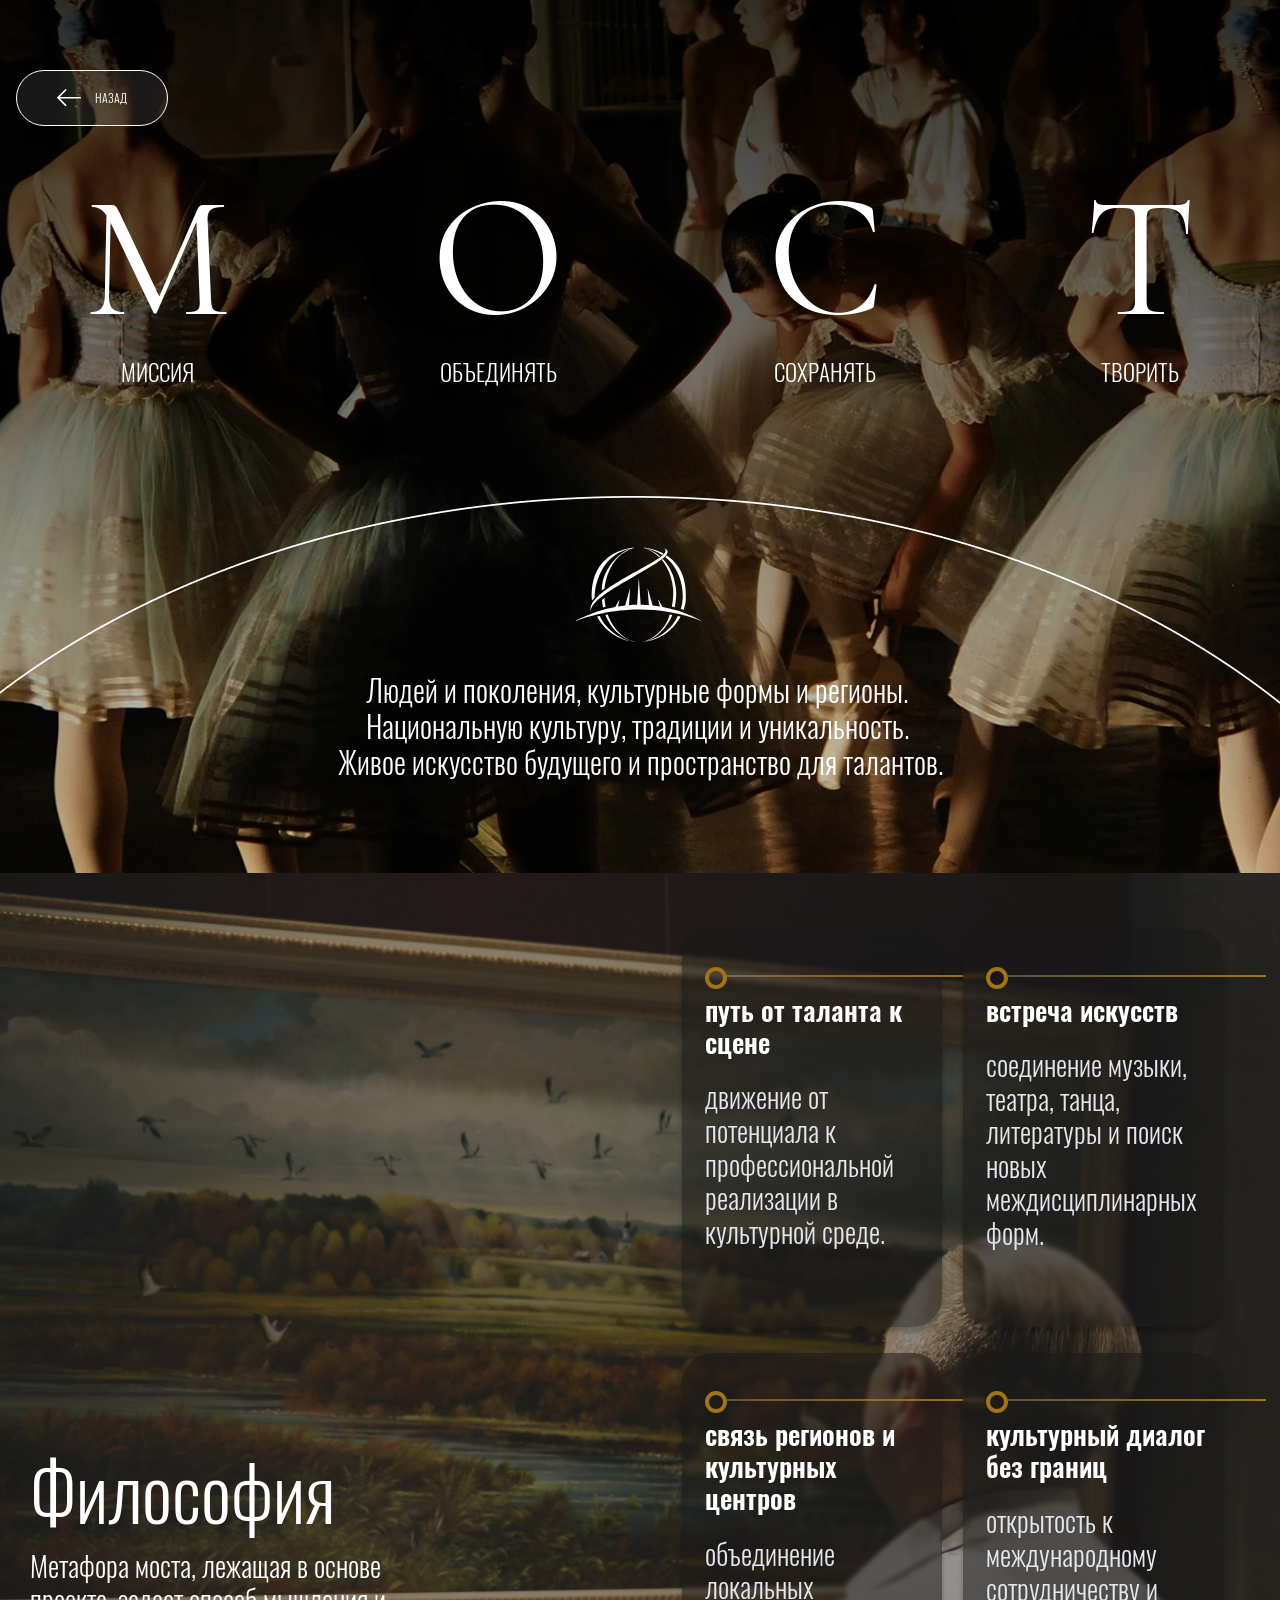
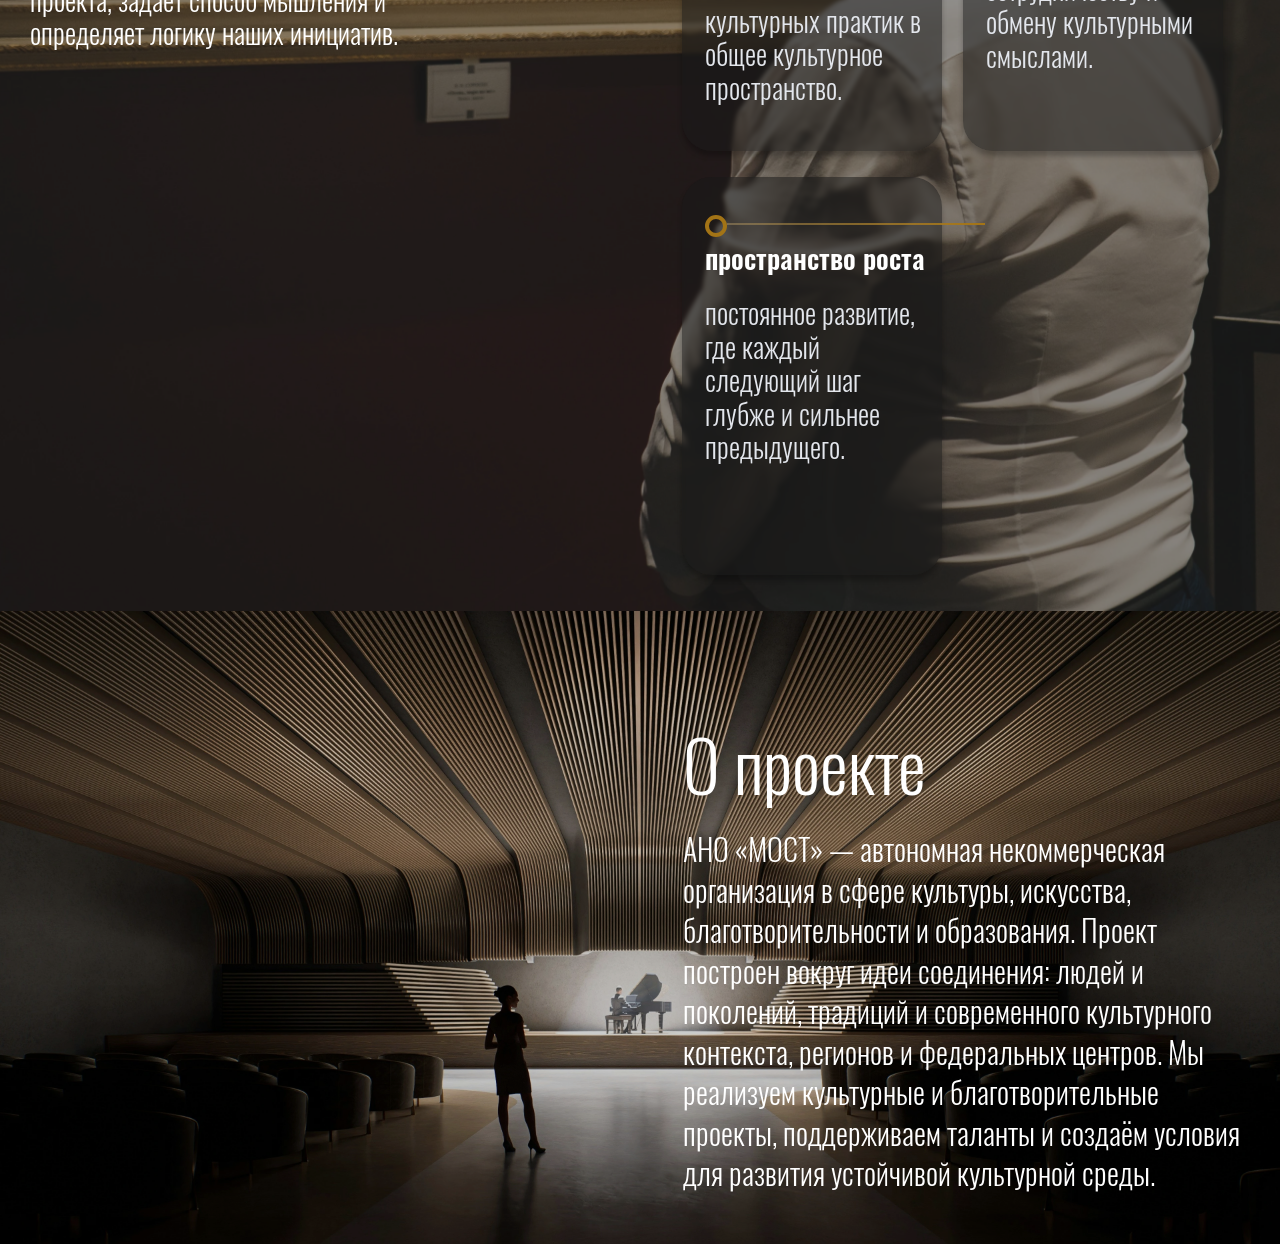
==== about.html @ d6ec420e "цуу" ====
<!DOCTYPE html>
<html lang="ru">
<head>
    <meta charset="UTF-8">
    <meta name="viewport"
          content="width=device-width, user-scalable=no, initial-scale=1.0, maximum-scale=1.0, minimum-scale=1.0">
    <meta http-equiv="X-UA-Compatible" content="ie=edge">
    <meta name="format-detection" content="telephone=no">
    <link rel="stylesheet" href="style.css">
    <link rel="icon" type="image/png" href="/">
    <title></title>
</head>
<body>

<section class="about-us-main" style="background-image: url('./assets/img/about-fon.webp')">
    <div class="container-sm">
        <div class="project-btn">
            <a href="./index.html" class="arrow-href">
                <i class="icon-arrow-prev"></i>
                <span>назад</span>
            </a>
        </div>

        <div class="about-text">
            <div class="about-bar">
                <strong>М</strong>
                <span>Миссия</span>
            </div>
            <div class="about-bar">
                <strong>O</strong>
                <span>Объединять</span>
            </div>
            <div class="about-bar">
                <strong>c</strong>
                <span>Сохранять</span>
            </div>
            <div class="about-bar">
                <strong>t</strong>
                <span>Творить</span>
            </div>
        </div>
    </div>
    <div class="generations-col">
        <img src="./assets/img/logo-gold.svg" alt="logo">
        <h4>Людей и поколения, культурные формы и регионы. Национальную культуру, традиции и уникальность. Живое искусство будущего и пространство для талантов.</h4>
    </div>
</section>

<section class="philosophy-main" style="background-image: url('./assets/img/picture.webp')">
    <div class="container">
        <div class="philosophy-flex">
            <div class="philosophy-title">
                <h2>Философия</h2>
                <p>Метафора моста, лежащая в основе проекта, задает способ мышления и определяет логику наших инициатив.</p>
            </div>
            <div class="philosophy-wrap">
                <div class="philosophy-boxes">
                    <span class="circle-bord"></span>
                    <h4>путь от таланта к сцене</h4>
                    <p>
                        движение от потенциала к профессиональной реализации в культурной среде.
                    </p>
                </div>
                <div class="philosophy-boxes">
                    <span class="circle-bord"></span>
                    <h4>встреча искусств</h4>
                    <p>
                        соединение музыки, театра, танца, литературы и поиск новых междисциплинарных форм.
                    </p>
                </div>
                <div class="philosophy-boxes">
                    <span class="circle-bord"></span>
                    <h4>связь регионов и культурных центров</h4>
                    <p>
                        объединение локальных культурных практик в общее культурное пространство.
                    </p>
                </div>
                <div class="philosophy-boxes">
                    <span class="circle-bord"></span>
                    <h4>культурный диалог без границ</h4>
                    <p>
                        открытость к международному сотрудничеству и обмену культурными смыслами.
                    </p>
                </div>
                <div class="philosophy-boxes">
                    <span class="circle-bord"></span>
                    <h4>пространство роста</h4>
                    <p>
                        постоянное развитие, где каждый следующий шаг глубже и сильнее предыдущего.
                    </p>
                </div>
            </div>
        </div>
    </div>
</section>

<section class="about-project-main" style="background-image: url('./assets/img/project-fon.webp')">
    <div class="container">
        <div class="non-profit-info">
            <h2>О проекте</h2>
            <p>
                АНО «МОСТ» — автономная некоммерческая организация в сфере культуры, искусства, благотворительности и образования.
                Проект построен вокруг идеи соединения: людей и поколений, традиций и современного культурного контекста, регионов и федеральных центров.
                Мы реализуем культурные и благотворительные проекты, поддерживаем таланты и создаём условия для развития устойчивой культурной среды.
            </p>
        </div>
    </div>
</section>




</body>
</html>
---- style.css ----
@import "assets/font/font.css";
@import "assets/css/normalize.css";
@import "assets/css/home.css";
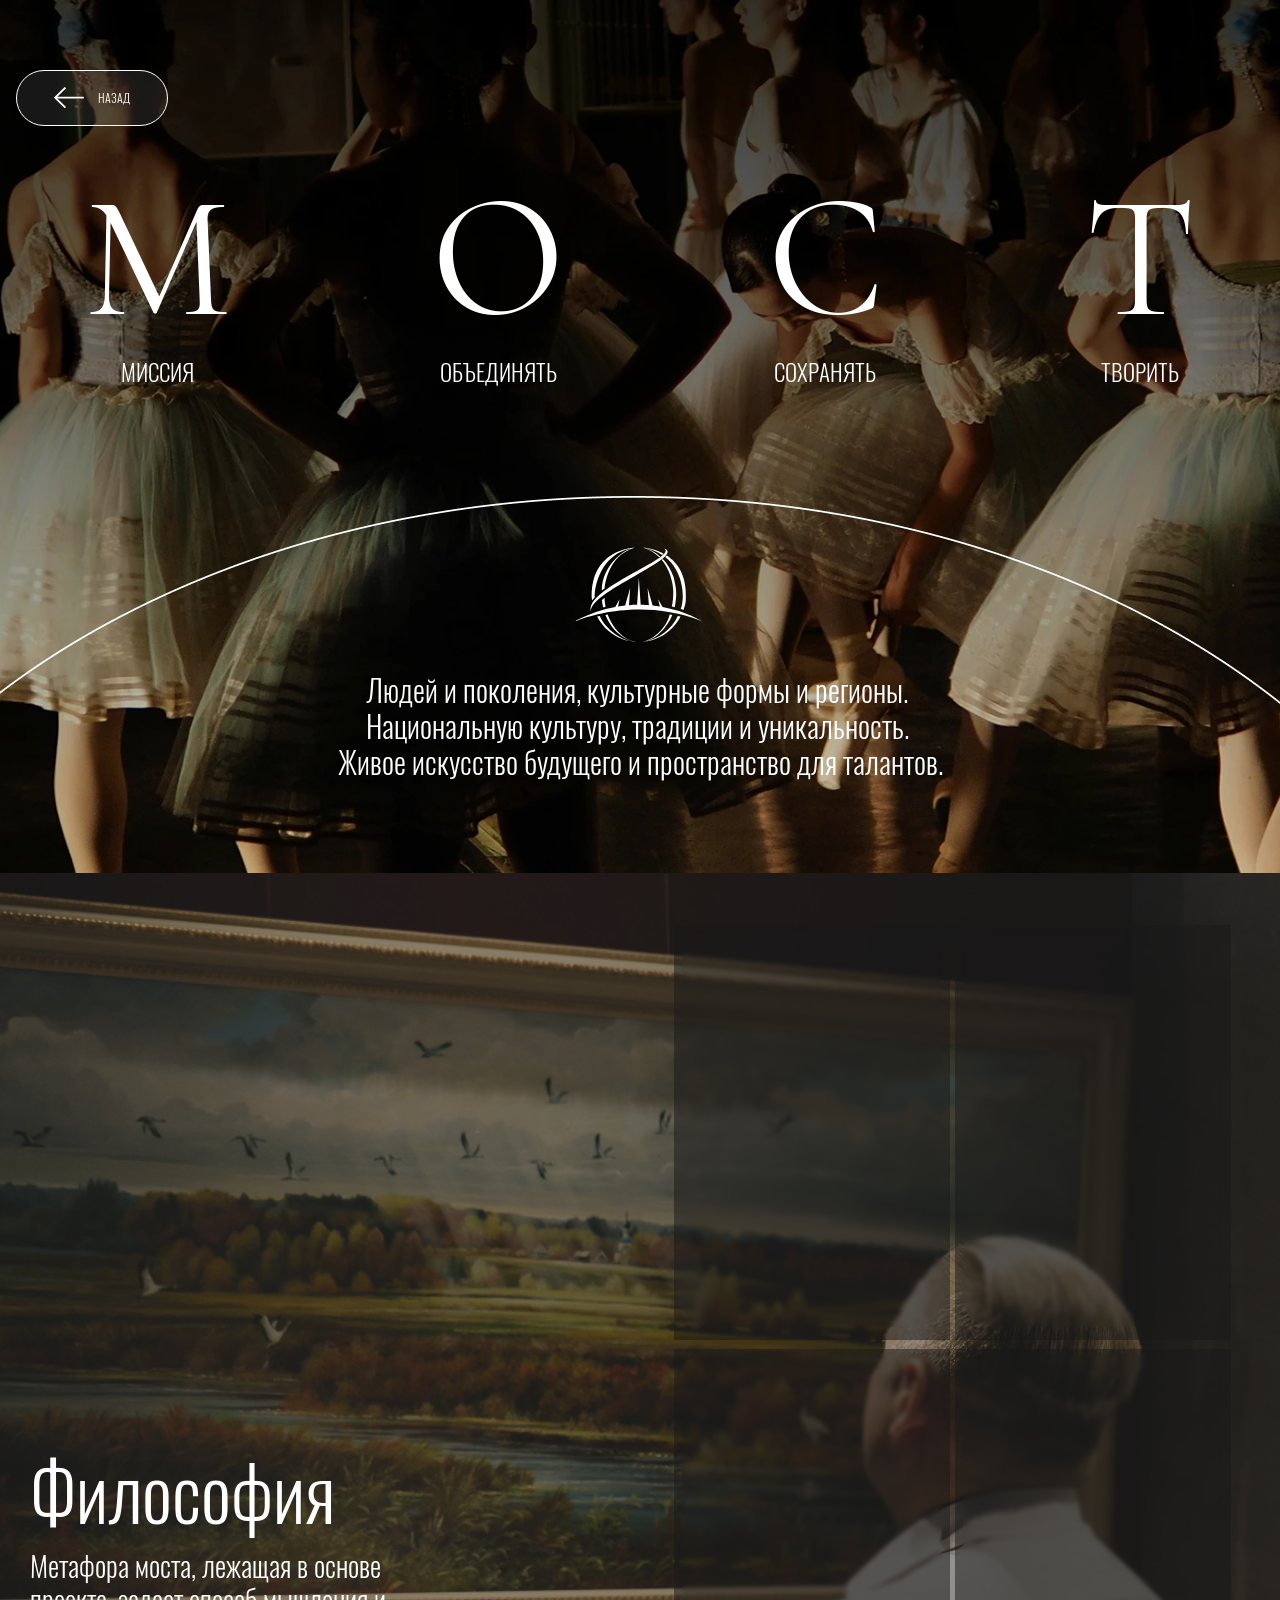
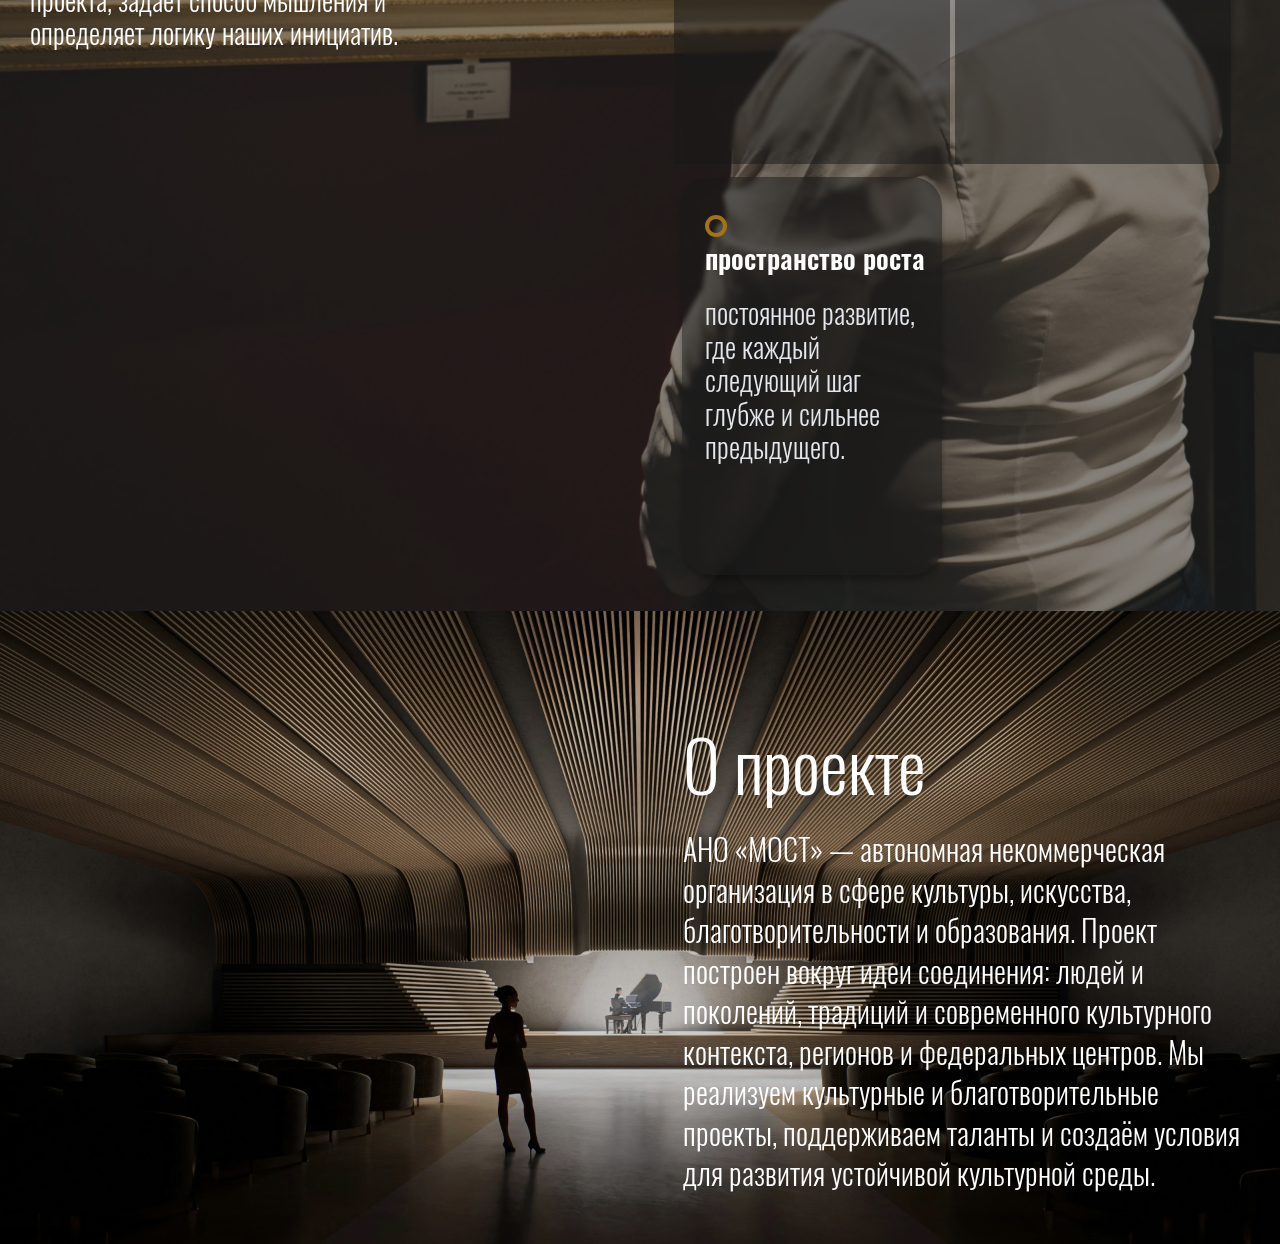
==== commit a64443b3: "add wre" ====
--- a/about.html
+++ b/about.html
@@ -22,19 +22,19 @@
         </div>
 
         <div class="about-text">
-            <div class="about-bar">
+            <div class="about-bar anime-100">
                 <strong>М</strong>
                 <span>Миссия</span>
             </div>
-            <div class="about-bar">
+            <div class="about-bar anime-200">
                 <strong>O</strong>
                 <span>Объединять</span>
             </div>
-            <div class="about-bar">
+            <div class="about-bar anime-300">
                 <strong>c</strong>
                 <span>Сохранять</span>
             </div>
-            <div class="about-bar">
+            <div class="about-bar anime-400">
                 <strong>t</strong>
                 <span>Творить</span>
             </div>
@@ -48,43 +48,43 @@
     </div>
 </section>
 
-<section class="philosophy-main" style="background-image: url('./assets/img/picture.webp')">
+<section class="philosophy-main " style="background-image: url('./assets/img/picture.webp')" >
     <div class="container">
-        <div class="philosophy-flex">
-            <div class="philosophy-title">
+        <div class="philosophy-flex ">
+            <div class="philosophy-title animate-on-scroll delay-100">
                 <h2>Философия</h2>
                 <p>Метафора моста, лежащая в основе проекта, задает способ мышления и определяет логику наших инициатив.</p>
             </div>
             <div class="philosophy-wrap">
-                <div class="philosophy-boxes">
+                <div class="philosophy-boxes animate-on-scroll delay-200">
                     <span class="circle-bord"></span>
                     <h4>путь от таланта к сцене</h4>
                     <p>
                         движение от потенциала к профессиональной реализации в культурной среде.
                     </p>
                 </div>
-                <div class="philosophy-boxes">
+                <div class="philosophy-boxes animate-on-scroll delay-300">
                     <span class="circle-bord"></span>
                     <h4>встреча искусств</h4>
                     <p>
                         соединение музыки, театра, танца, литературы и поиск новых междисциплинарных форм.
                     </p>
                 </div>
-                <div class="philosophy-boxes">
+                <div class="philosophy-boxes animate-on-scroll delay-400">
                     <span class="circle-bord"></span>
                     <h4>связь регионов и культурных центров</h4>
                     <p>
                         объединение локальных культурных практик в общее культурное пространство.
                     </p>
                 </div>
-                <div class="philosophy-boxes">
+                <div class="philosophy-boxes animate-on-scroll delay-500">
                     <span class="circle-bord"></span>
                     <h4>культурный диалог без границ</h4>
                     <p>
                         открытость к международному сотрудничеству и обмену культурными смыслами.
                     </p>
                 </div>
-                <div class="philosophy-boxes">
+                <div class="philosophy-boxes animate-on-scroll delay-600">
                     <span class="circle-bord"></span>
                     <h4>пространство роста</h4>
                     <p>
@@ -96,9 +96,9 @@
     </div>
 </section>
 
-<section class="about-project-main" style="background-image: url('./assets/img/project-fon.webp')">
+<section class="about-project-main " style="background-image: url('./assets/img/project-fon.webp')">
     <div class="container">
-        <div class="non-profit-info">
+        <div class="non-profit-info animate-on-scroll delay-100">
             <h2>О проекте</h2>
             <p>
                 АНО «МОСТ» — автономная некоммерческая организация в сфере культуры, искусства, благотворительности и образования.
@@ -113,7 +113,8 @@
 </section>
 
 
-
+<script src="./assets/js/jquery-3.6.4.js"></script>
+<script src="./assets/js/script.js"></script>
 
 </body>
 </html>
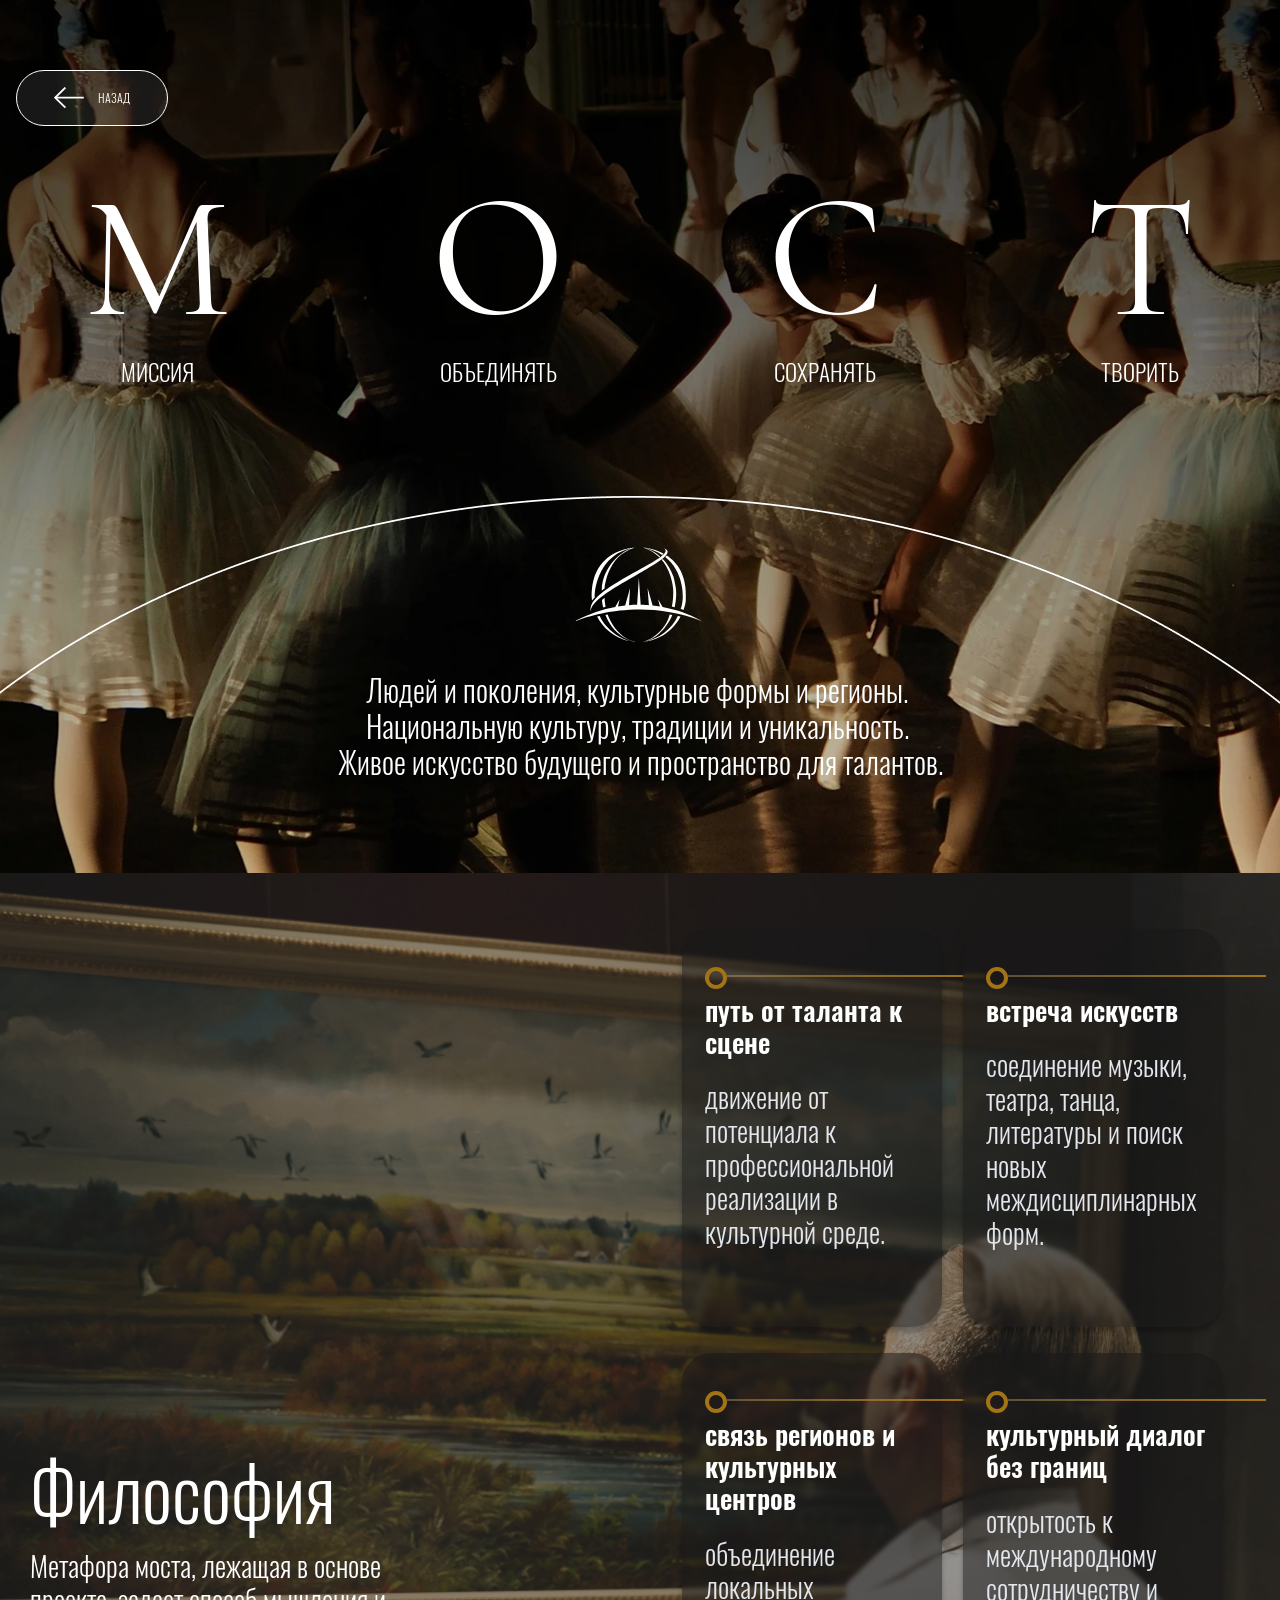
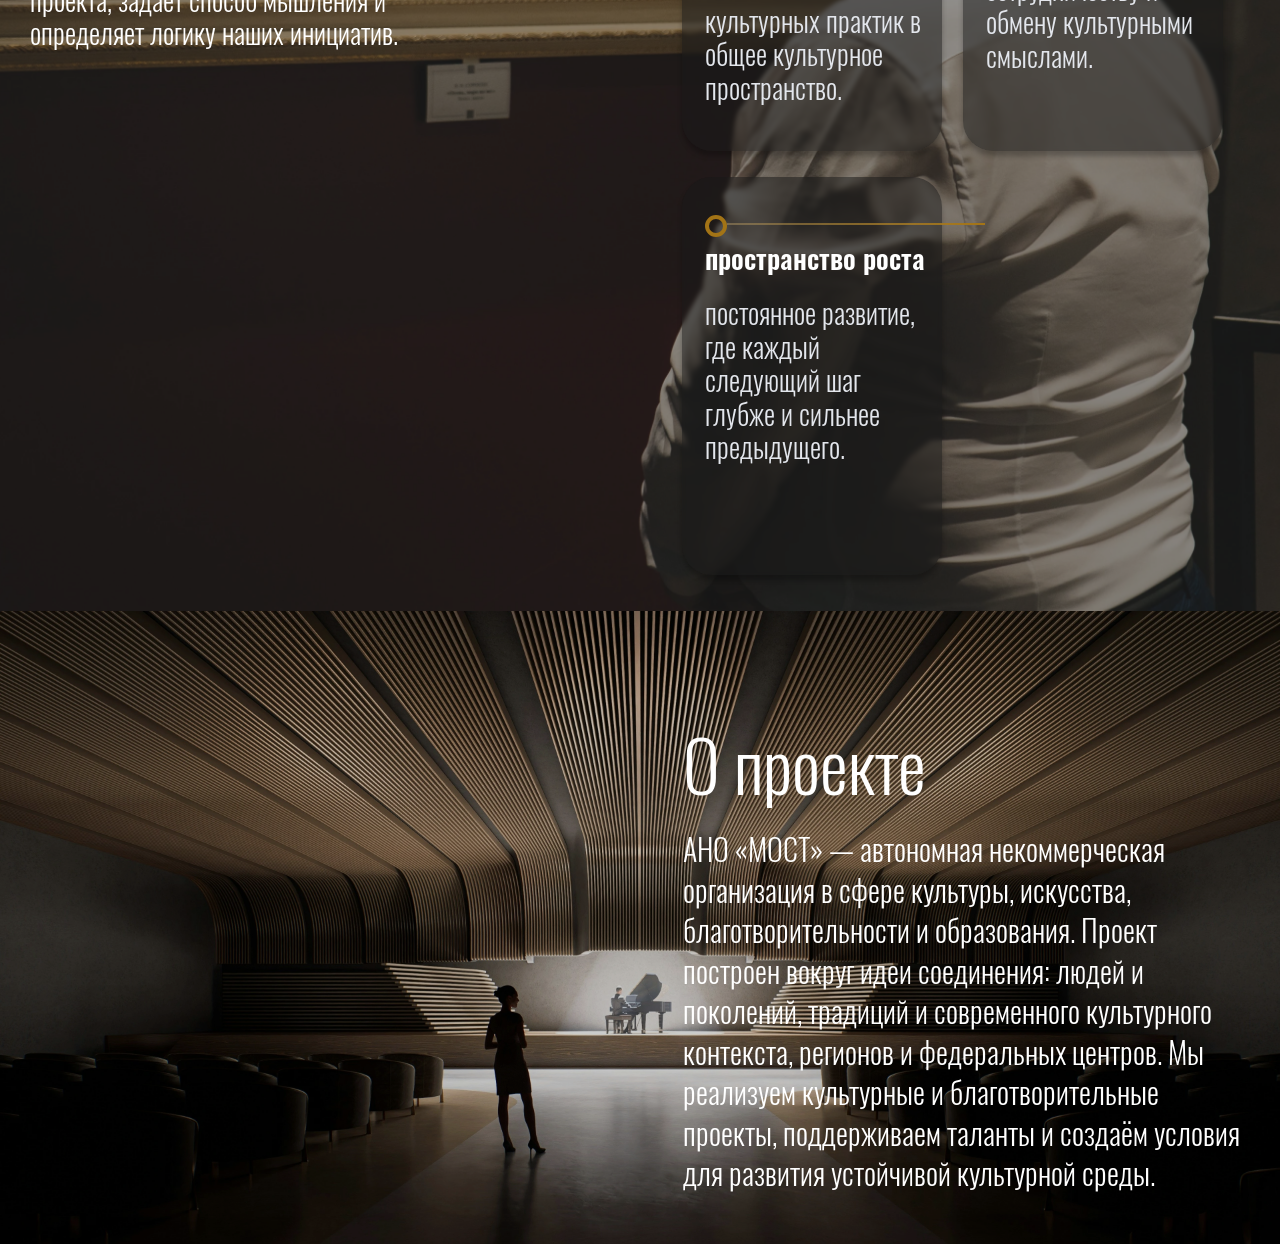
==== commit f3b8025b: "sree" ====
--- a/about.html
+++ b/about.html
@@ -8,6 +8,10 @@
     <meta name="format-detection" content="telephone=no">
     <link rel="stylesheet" href="style.css">
     <link rel="icon" type="image/png" href="/">
+    <link rel="icon" href="/favicon.ico" sizes="any">
+    <link rel="icon" href="/favicon.svg" type="image/svg+xml">
+    <link rel="apple-touch-icon" href="/apple-touch-icon.png">
+    <link rel="manifest" href="/site.webmanifest">
     <title></title>
 </head>
 <body>
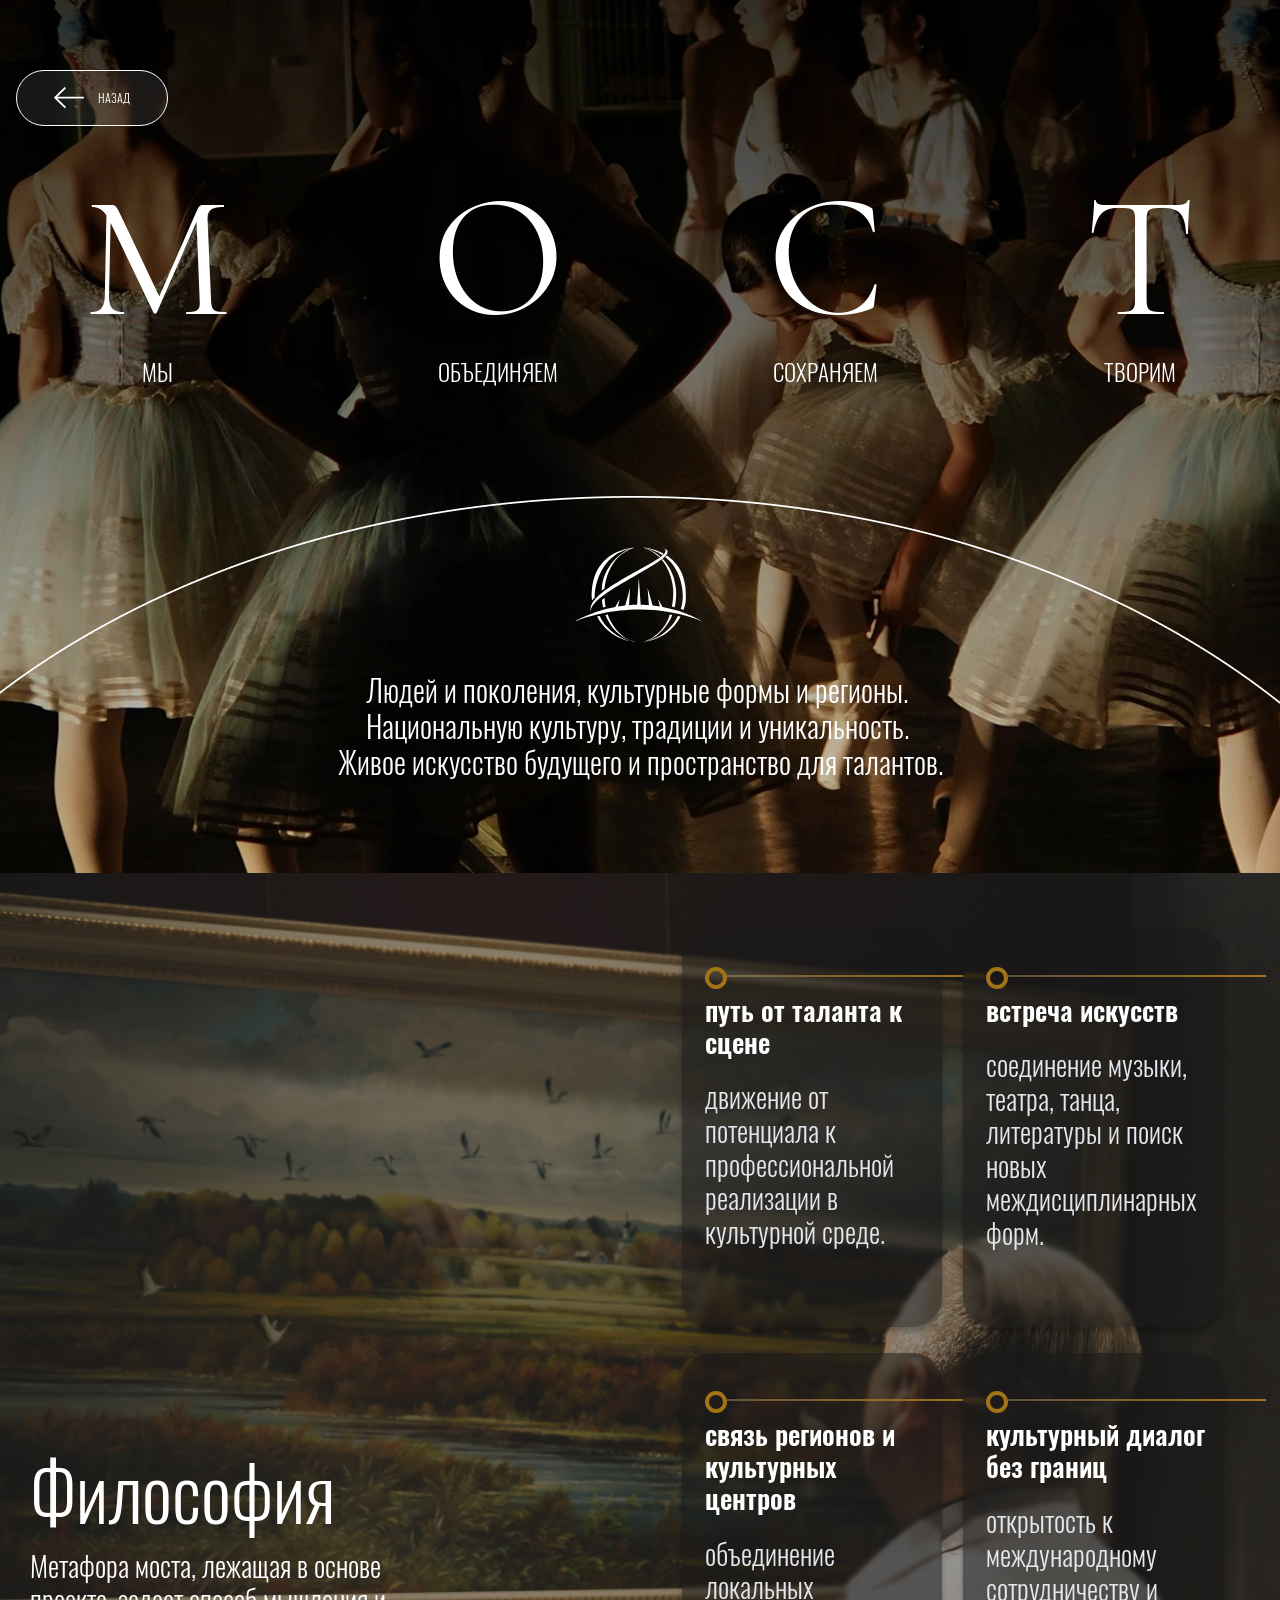
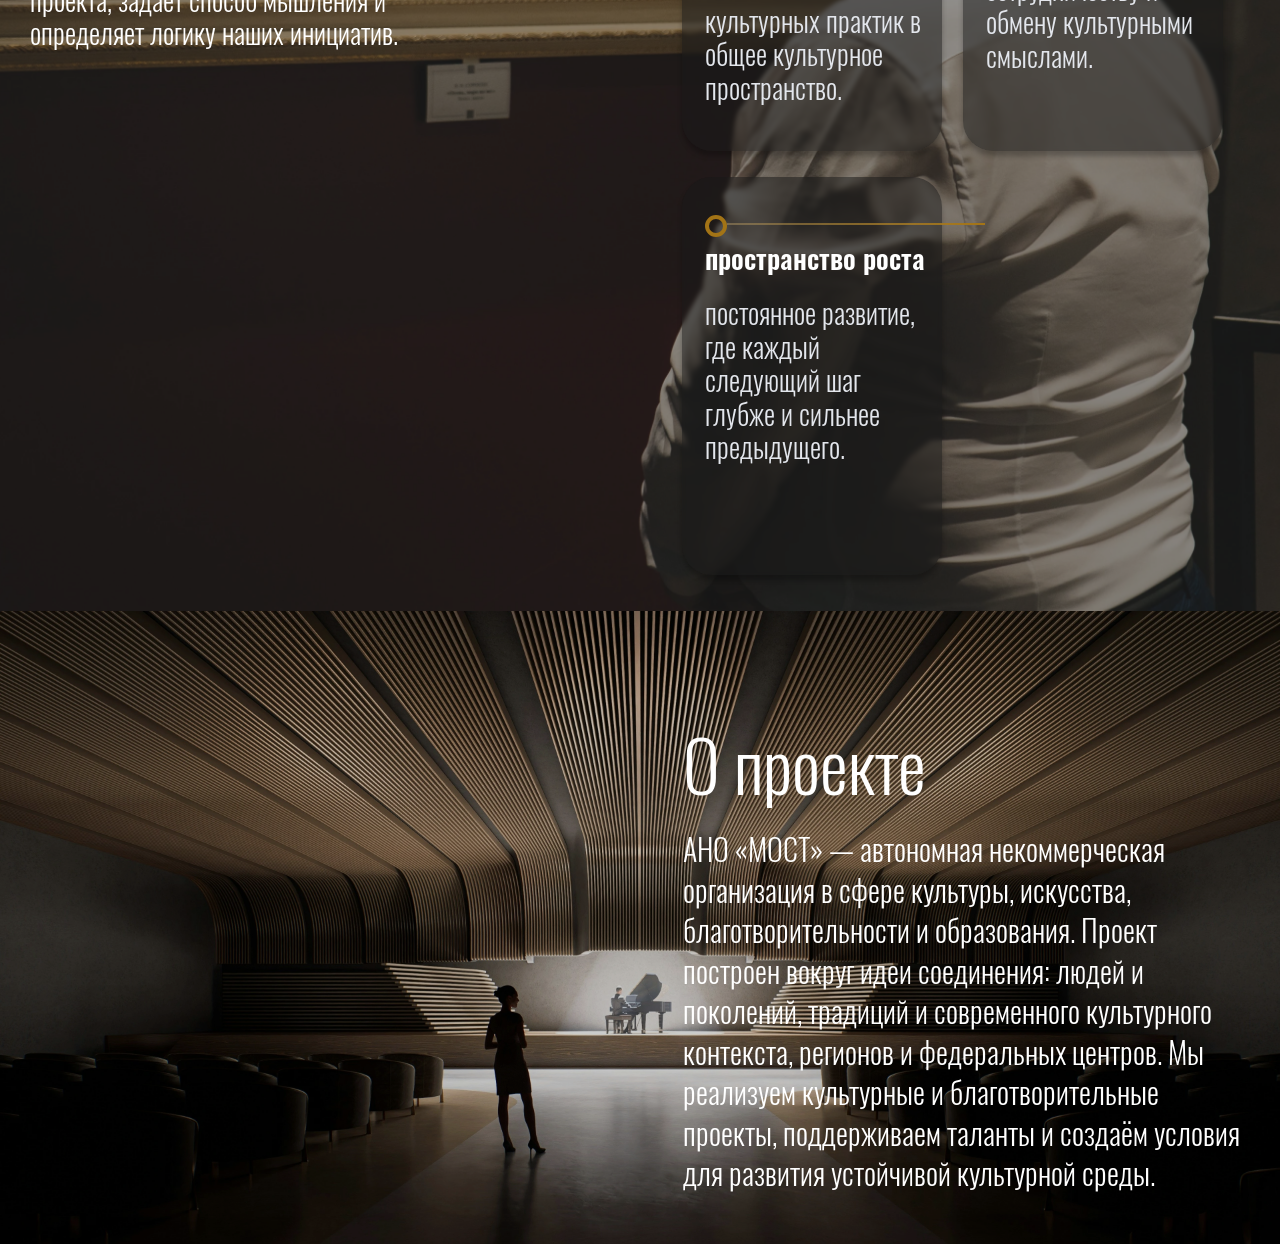
==== commit 57f326d5: "add" ====
--- a/about.html
+++ b/about.html
@@ -28,19 +28,19 @@
         <div class="about-text">
             <div class="about-bar anime-100">
                 <strong>М</strong>
-                <span>Миссия</span>
+                <span>Мы</span>
             </div>
             <div class="about-bar anime-200">
                 <strong>O</strong>
-                <span>Объединять</span>
+                <span>Объединяем</span>
             </div>
             <div class="about-bar anime-300">
                 <strong>c</strong>
-                <span>Сохранять</span>
+                <span>Сохраняем</span>
             </div>
             <div class="about-bar anime-400">
                 <strong>t</strong>
-                <span>Творить</span>
+                <span>Творим</span>
             </div>
         </div>
     </div>
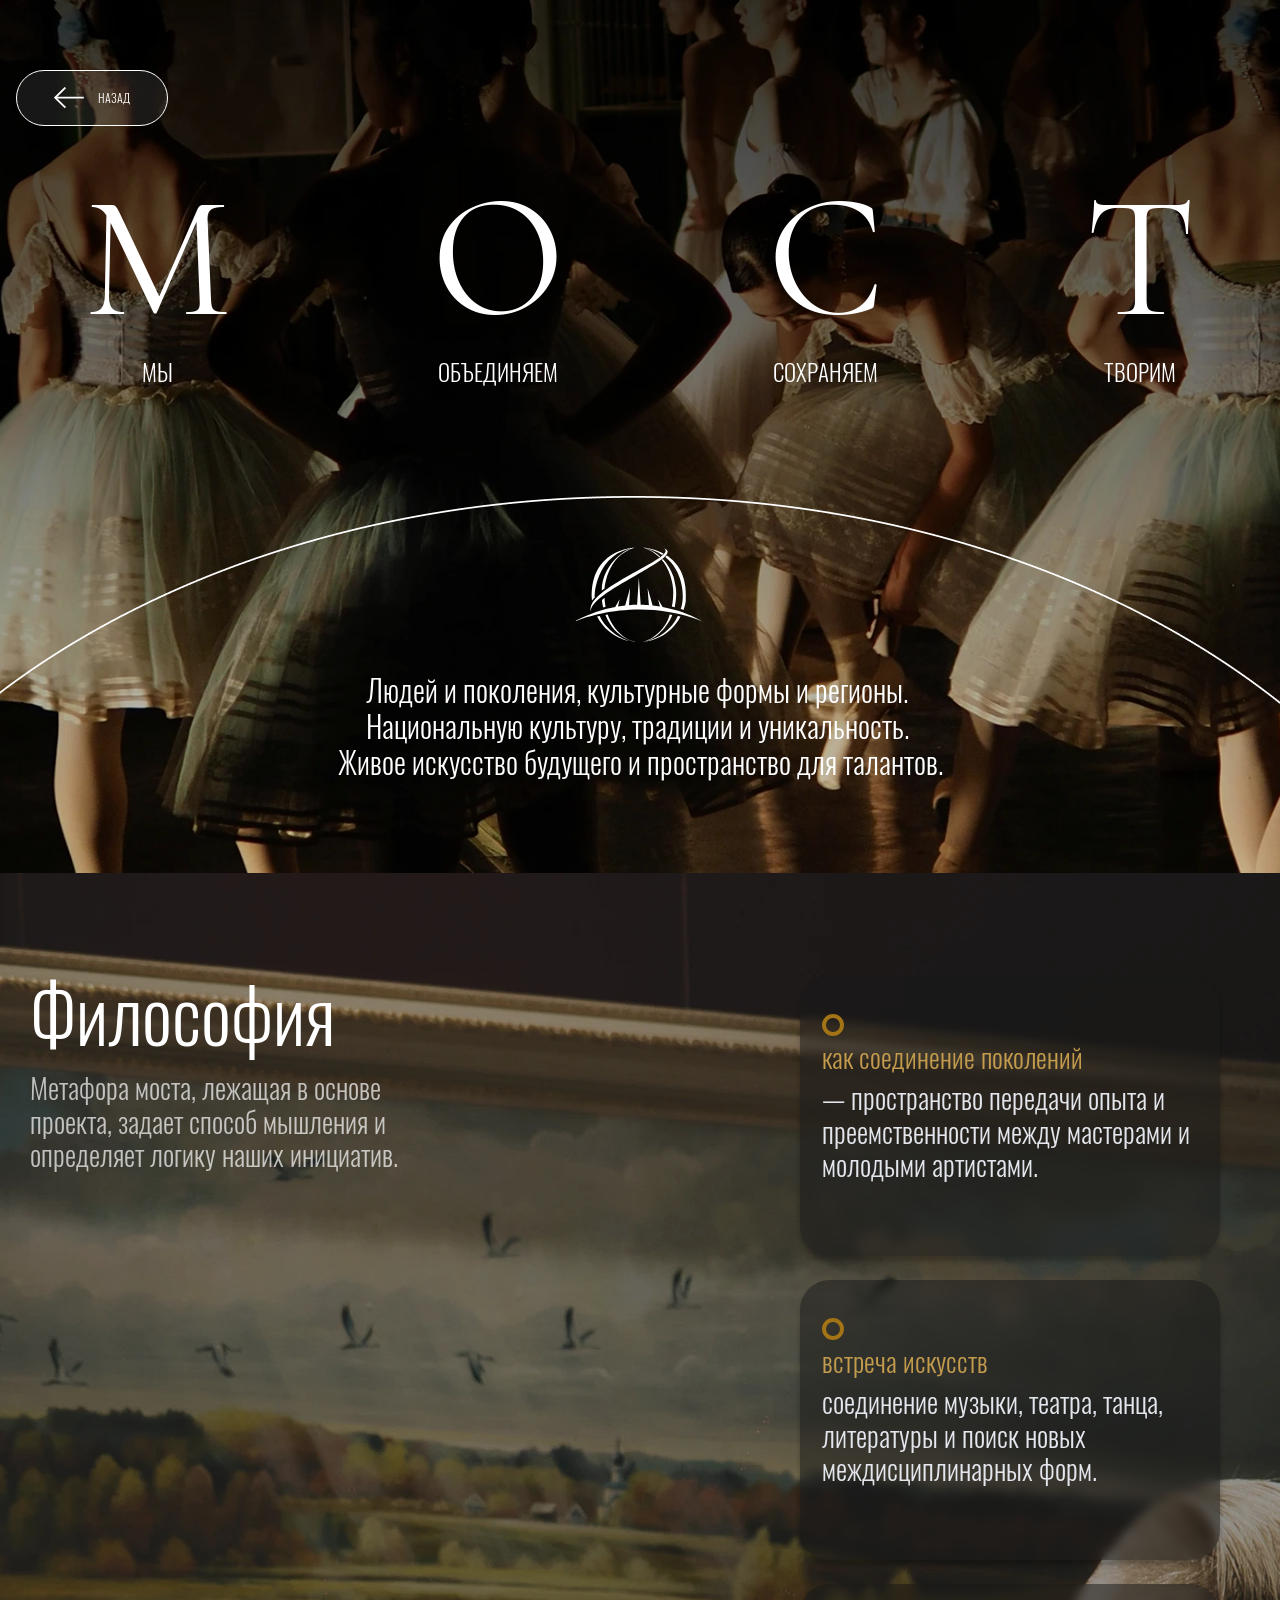
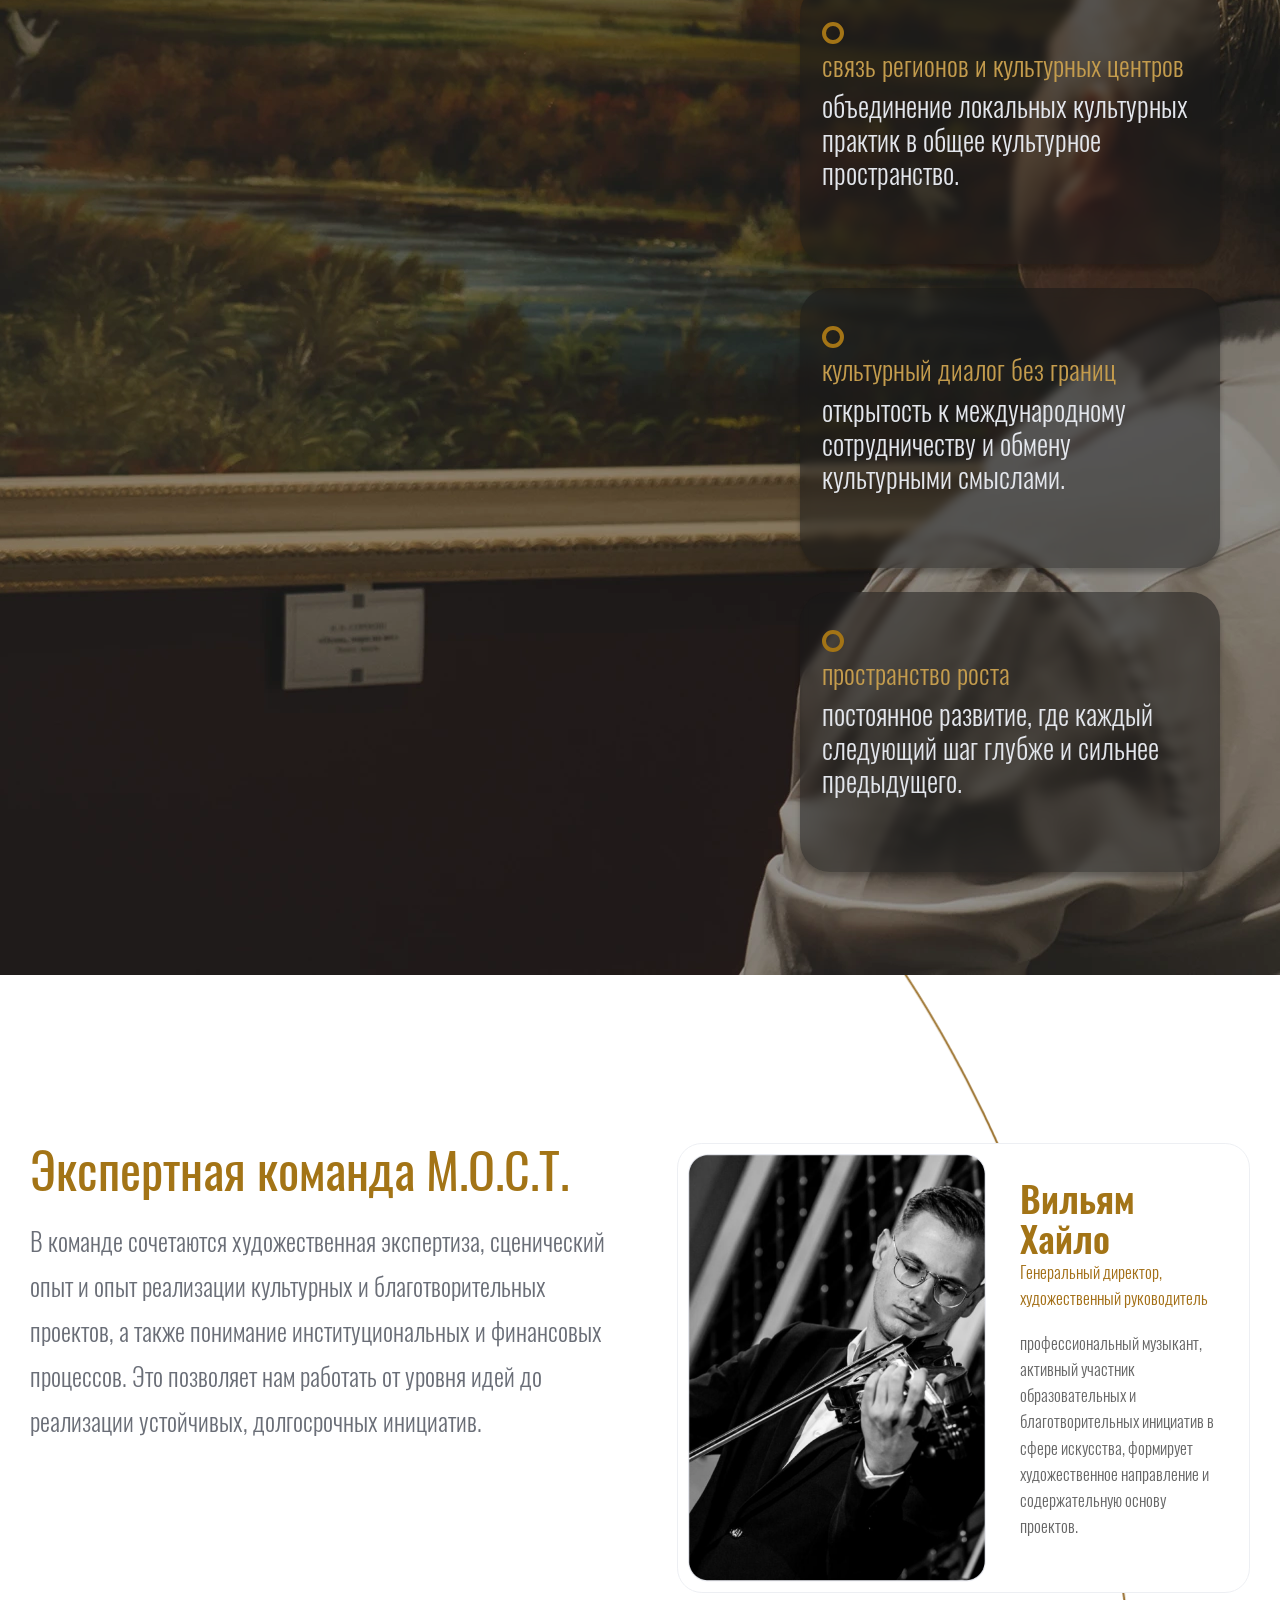
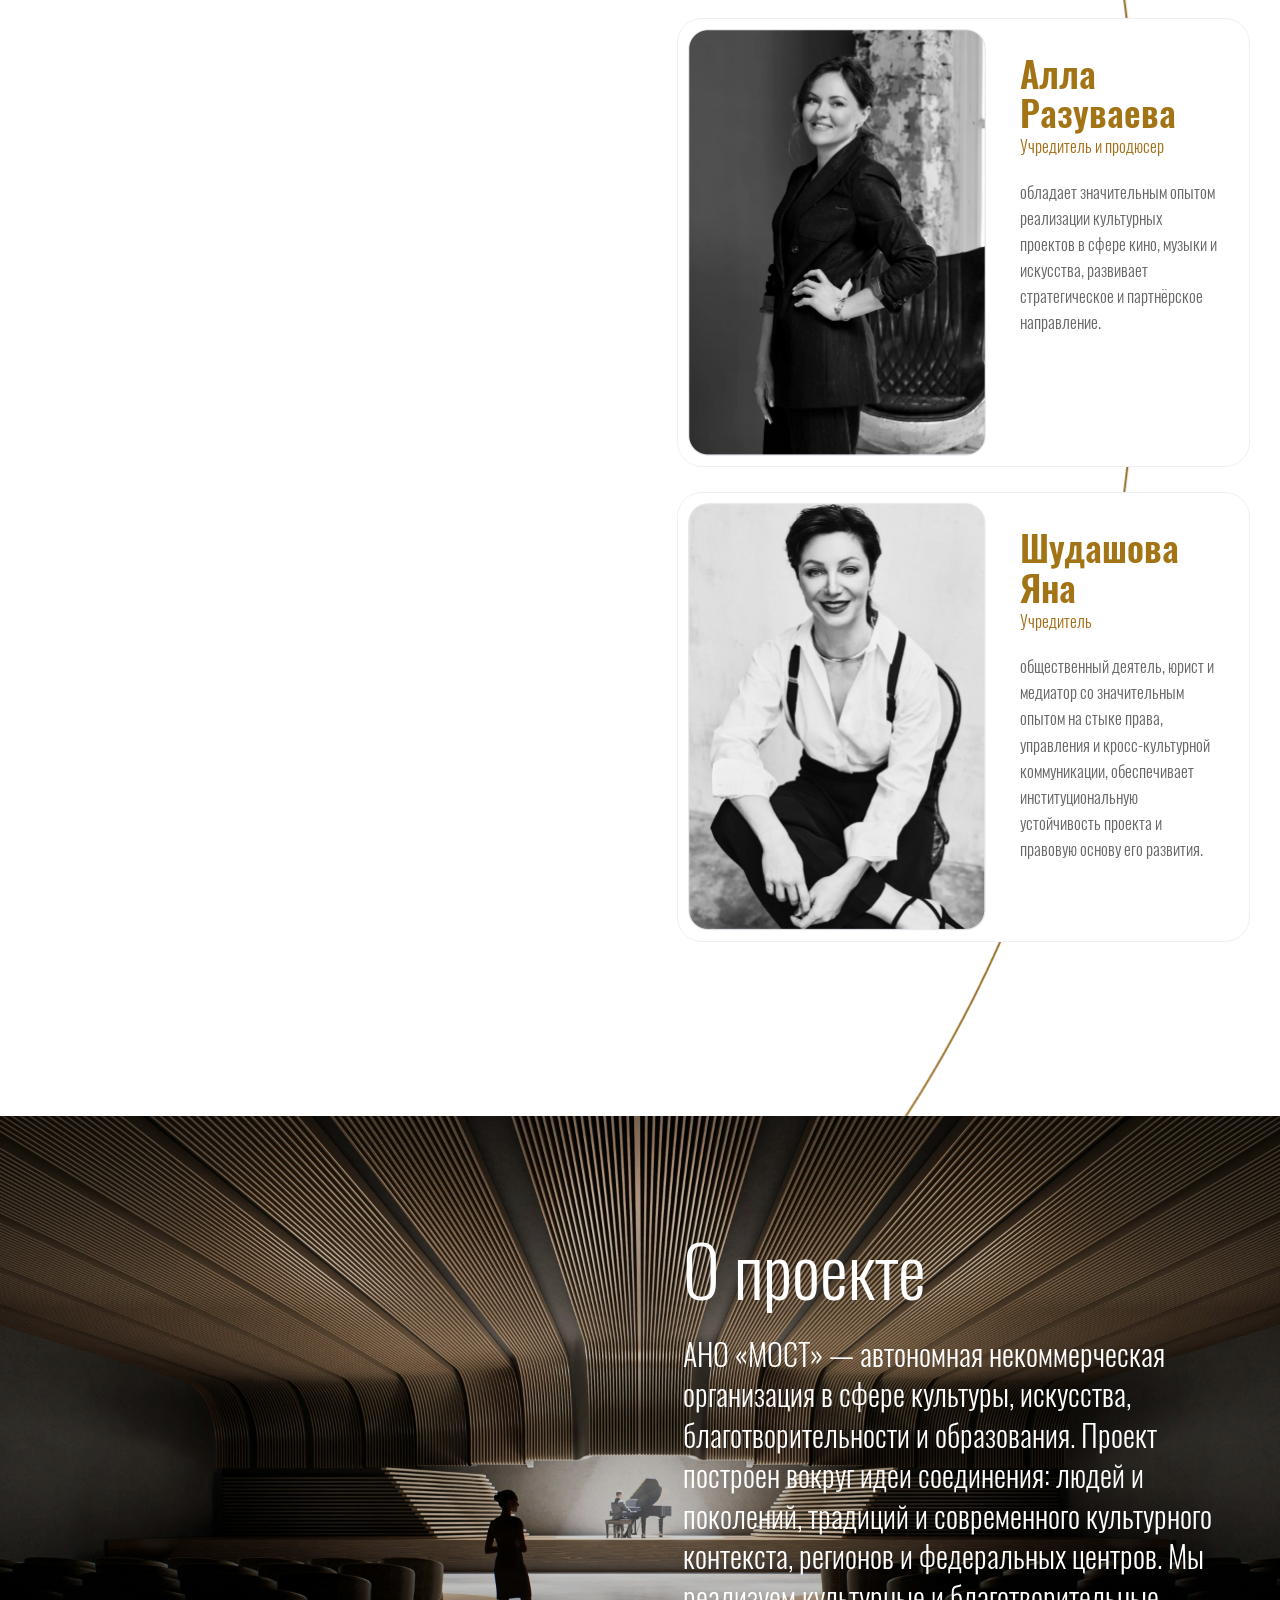
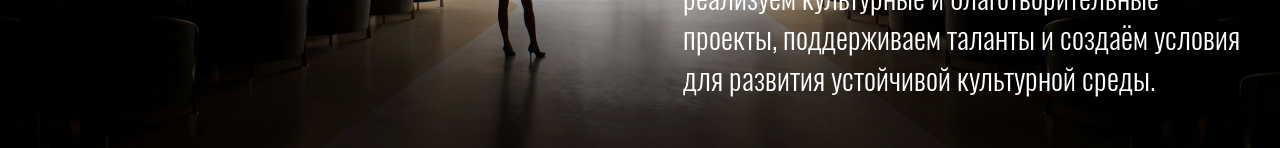
==== commit 6a522e37: "addew" ====
--- a/about.html
+++ b/about.html
@@ -55,40 +55,40 @@
 <section class="philosophy-main " style="background-image: url('./assets/img/picture.webp')" >
     <div class="container">
         <div class="philosophy-flex ">
-            <div class="philosophy-title animate-on-scroll delay-100">
+            <div class="philosophy-title  ">
                 <h2>Философия</h2>
                 <p>Метафора моста, лежащая в основе проекта, задает способ мышления и определяет логику наших инициатив.</p>
             </div>
             <div class="philosophy-wrap">
-                <div class="philosophy-boxes animate-on-scroll delay-200">
+                <div class="philosophy-boxes  ">
                     <span class="circle-bord"></span>
-                    <h4>путь от таланта к сцене</h4>
+                    <h4>как соединение поколений</h4>
                     <p>
-                        движение от потенциала к профессиональной реализации в культурной среде.
+                        — пространство передачи опыта и преемственности между мастерами и молодыми артистами.
                     </p>
                 </div>
-                <div class="philosophy-boxes animate-on-scroll delay-300">
+                <div class="philosophy-boxes  ">
                     <span class="circle-bord"></span>
                     <h4>встреча искусств</h4>
                     <p>
                         соединение музыки, театра, танца, литературы и поиск новых междисциплинарных форм.
                     </p>
                 </div>
-                <div class="philosophy-boxes animate-on-scroll delay-400">
+                <div class="philosophy-boxes  ">
                     <span class="circle-bord"></span>
                     <h4>связь регионов и культурных центров</h4>
                     <p>
                         объединение локальных культурных практик в общее культурное пространство.
                     </p>
                 </div>
-                <div class="philosophy-boxes animate-on-scroll delay-500">
+                <div class="philosophy-boxes  ">
                     <span class="circle-bord"></span>
                     <h4>культурный диалог без границ</h4>
                     <p>
                         открытость к международному сотрудничеству и обмену культурными смыслами.
                     </p>
                 </div>
-                <div class="philosophy-boxes animate-on-scroll delay-600">
+                <div class="philosophy-boxes  ">
                     <span class="circle-bord"></span>
                     <h4>пространство роста</h4>
                     <p>
@@ -99,7 +99,59 @@
         </div>
     </div>
 </section>
-
+<section class="expert-team">
+    <div class="container">
+        <div class="expert-team-flex">
+            <div class="expert-team-title">
+                <h2>Экспертная команда М.О.С.Т.</h2>
+                <p>
+                    В команде сочетаются художественная экспертиза, сценический опыт и опыт реализации культурных и благотворительных проектов, а также понимание институциональных и финансовых процессов.
+                    Это позволяет нам работать от уровня идей до реализации устойчивых, долгосрочных инициатив.
+                </p>
+            </div>
+            <div class="expert-team-col">
+                <div class="expert-team-box">
+                    <div class="expert-team-photo">
+                        <img src="./assets/img/expert-1.png" alt="expert">
+                    </div>
+                    <div class="expert-team-info">
+                        <h3>Вильям
+                            Хайло</h3>
+                        <span>Генеральный директор, художественный руководитель </span>
+                        <p>
+                            профессиональный музыкант, активный участник образовательных и благотворительных инициатив в сфере искусства, формирует художественное направление и содержательную основу проектов.
+                        </p>
+                    </div>
+                </div>
+                <div class="expert-team-box">
+                    <div class="expert-team-photo">
+                        <img src="./assets/img/expert-2.png" alt="expert">
+                    </div>
+                    <div class="expert-team-info">
+                        <h3>Алла Разуваева</h3>
+                        <span>Учредитель и продюсер</span>
+                        <p>
+                            обладает значительным опытом реализации культурных проектов в сфере кино, музыки и искусства, развивает стратегическое и партнёрское направление.
+                        </p>
+                    </div>
+                </div>
+                <div class="expert-team-box">
+                    <div class="expert-team-photo">
+                        <img src="./assets/img/expert-3.png" alt="expert">
+                    </div>
+                    <div class="expert-team-info">
+                        <h3>Шудашова
+                            Яна</h3>
+                        <span>Учредитель</span>
+                        <p>
+                            общественный деятель, юрист и медиатор со значительным опытом на стыке права, управления и кросс-культурной коммуникации, обеспечивает институциональную устойчивость проекта и правовую основу его развития.
+                        </p>
+                    </div>
+                </div>
+            </div>
+        </div>
+    </div>
+</section>
 <section class="about-project-main " style="background-image: url('./assets/img/project-fon.webp')">
     <div class="container">
         <div class="non-profit-info animate-on-scroll delay-100">
